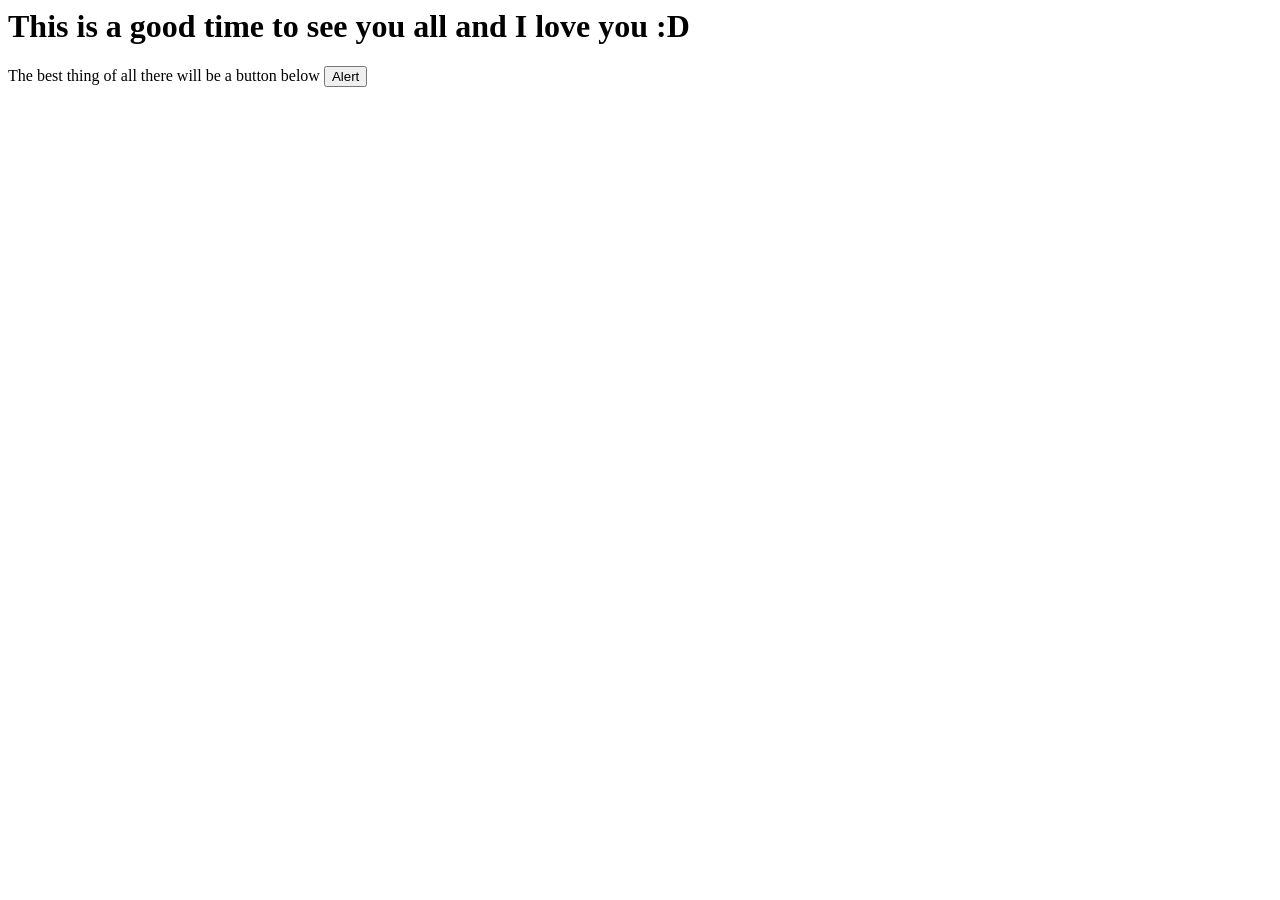
==== index.html @ 41b7c9ac "Update and rename test to index.html" ====
<html>
<h1> This is a good time to see you all and I love you :D </h1>
<pg> The best thing of all there will be a button below </pg>
<button onclick="alert('This is just testing not real thank you')">Alert</button>
<html<
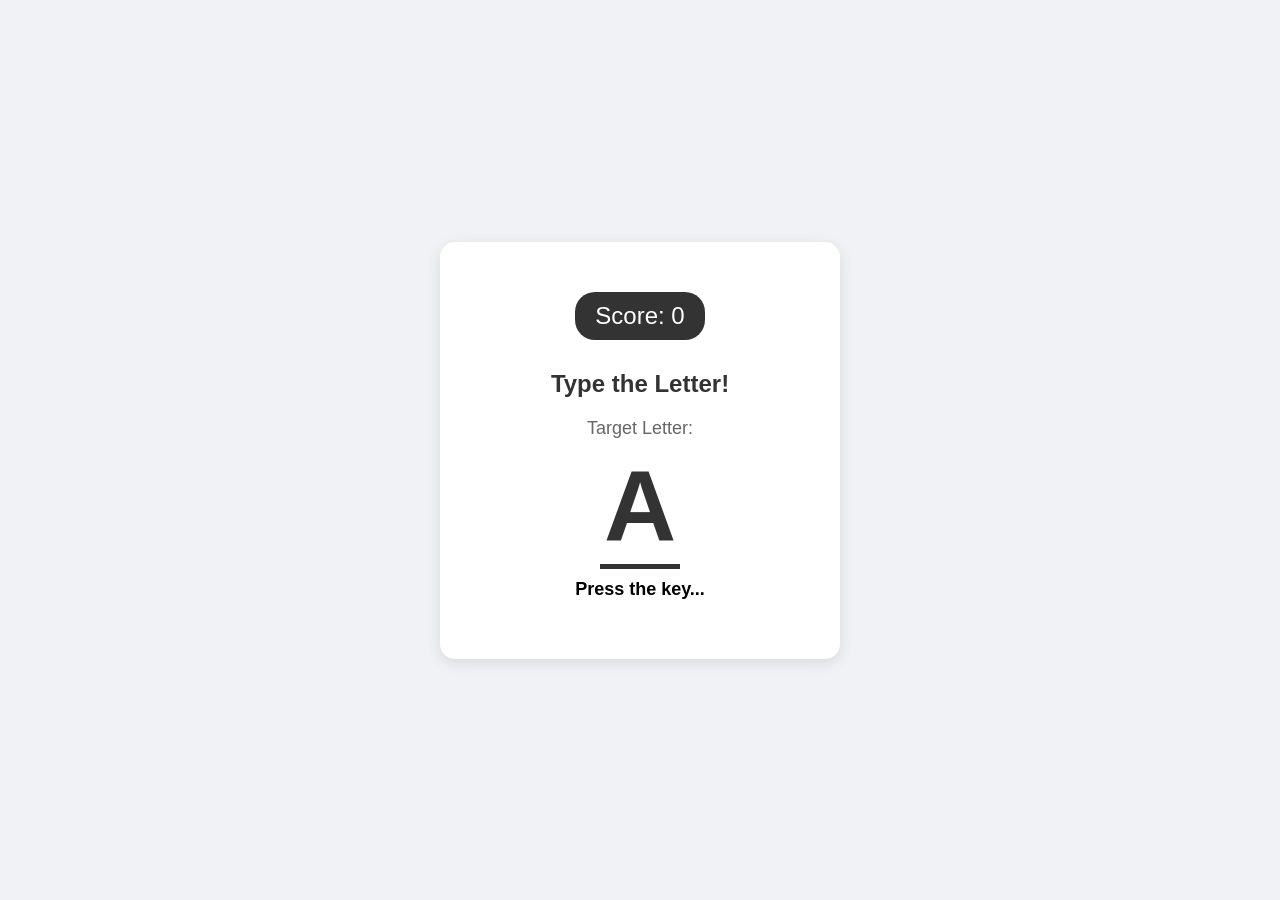
==== commit 1d7fb619: "Add files via upload" ====
--- a/index.html
+++ b/index.html
@@ -1,5 +1,126 @@
+<!DOCTYPE html>
 <html>
-<h1> This is a good time to see you all and I love you :D </h1>
-<pg> The best thing of all there will be a button below </pg>
-<button onclick="alert('This is just testing not real thank you')">Alert</button>
-<html<
+<head>
+    <style>
+        body {
+            background-color: #f0f2f5;
+            font-family: Arial, sans-serif;
+            display: flex;
+            justify-content: center;
+            align-items: center;
+            height: 100vh;
+            margin: 0;
+            transition: background-color 0.2s; 
+        }
+
+        .container {
+            text-align: center;
+            background: white;
+            padding: 50px;
+            border-radius: 15px;
+            box-shadow: 0 4px 15px rgba(0,0,0,0.1);
+            width: 300px;
+            position: relative; /* Needed to position the score */
+        }
+
+        /* New Style for the Score Board */
+        #score-board {
+            font-size: 24px;
+            background-color: #333;
+            color: white;
+            padding: 10px 20px;
+            border-radius: 20px;
+            margin-bottom: 20px;
+            display: inline-block;
+        }
+
+        h1 { margin: 10px 0; color: #333; font-size: 24px;}
+
+        .box-label { font-size: 18px; color: #666; margin-top: 20px;}
+
+        #target-letter {
+            font-size: 100px;
+            font-weight: bold;
+            color: #333;
+            margin: 10px 0;
+            border-bottom: 5px solid #333;
+            display: inline-block;
+            min-width: 80px;
+        }
+
+        #feedback-msg {
+            font-weight: bold;
+            height: 30px; 
+            font-size: 18px;
+        }
+
+        .correct-bg { background-color: #d4edda !important; } 
+        .wrong-bg { background-color: #f8d7da !important; }   
+        
+        .correct-text { color: #155724; }
+        .wrong-text { color: #721c24; }
+    </style>
+</head>
+<body id="main-body">
+
+    <div class="container">
+        <div id="score-board">Score: 0</div>
+
+        <h1>Type the Letter!</h1>
+        
+        <div class="box-label">Target Letter:</div>
+        <div id="target-letter">A</div>
+        
+        <div id="feedback-msg">Press the key...</div>
+    </div>
+
+    <script>
+        const letters = "ABCDEFGHIJKLMNOPQRSTUVWXYZ";
+        let currentTarget = "A"; 
+        
+        // 1. NEW: Create a variable to hold the score number in memory
+        let score = 0; 
+
+        const targetDisplay = document.getElementById('target-letter');
+        const feedbackDisplay = document.getElementById('feedback-msg');
+        const bodyElement = document.getElementById('main-body');
+        const scoreDisplay = document.getElementById('score-board'); // Grab the HTML element
+
+        function nextLevel() {
+            const randomIndex = Math.floor(Math.random() * letters.length);
+            currentTarget = letters[randomIndex];
+            targetDisplay.innerText = currentTarget;
+        }
+
+        document.addEventListener('keydown', function(event) {
+            const keyTyped = event.key.toUpperCase();
+
+            if (keyTyped === currentTarget) {
+                // SUCCESS LOGIC
+                
+                // 2. NEW: Increase the score variable by 1
+                score = score + 1;
+
+                // 3. NEW: Update the screen to show the new number
+                scoreDisplay.innerText = "Score: " + score;
+
+                feedbackDisplay.innerText = "Correct!";
+                feedbackDisplay.className = "correct-text";
+                bodyElement.classList.add("correct-bg");
+                bodyElement.classList.remove("wrong-bg");
+                nextLevel();
+
+            } else {
+                // FAIL LOGIC (Optional: You could decrease score here if you wanted!)
+                feedbackDisplay.innerText = "Try Again!";
+                feedbackDisplay.className = "wrong-text";
+                bodyElement.classList.add("wrong-bg");
+                bodyElement.classList.remove("correct-bg");
+            }
+        });
+        
+        nextLevel();
+    </script>
+
+</body>
+</html>
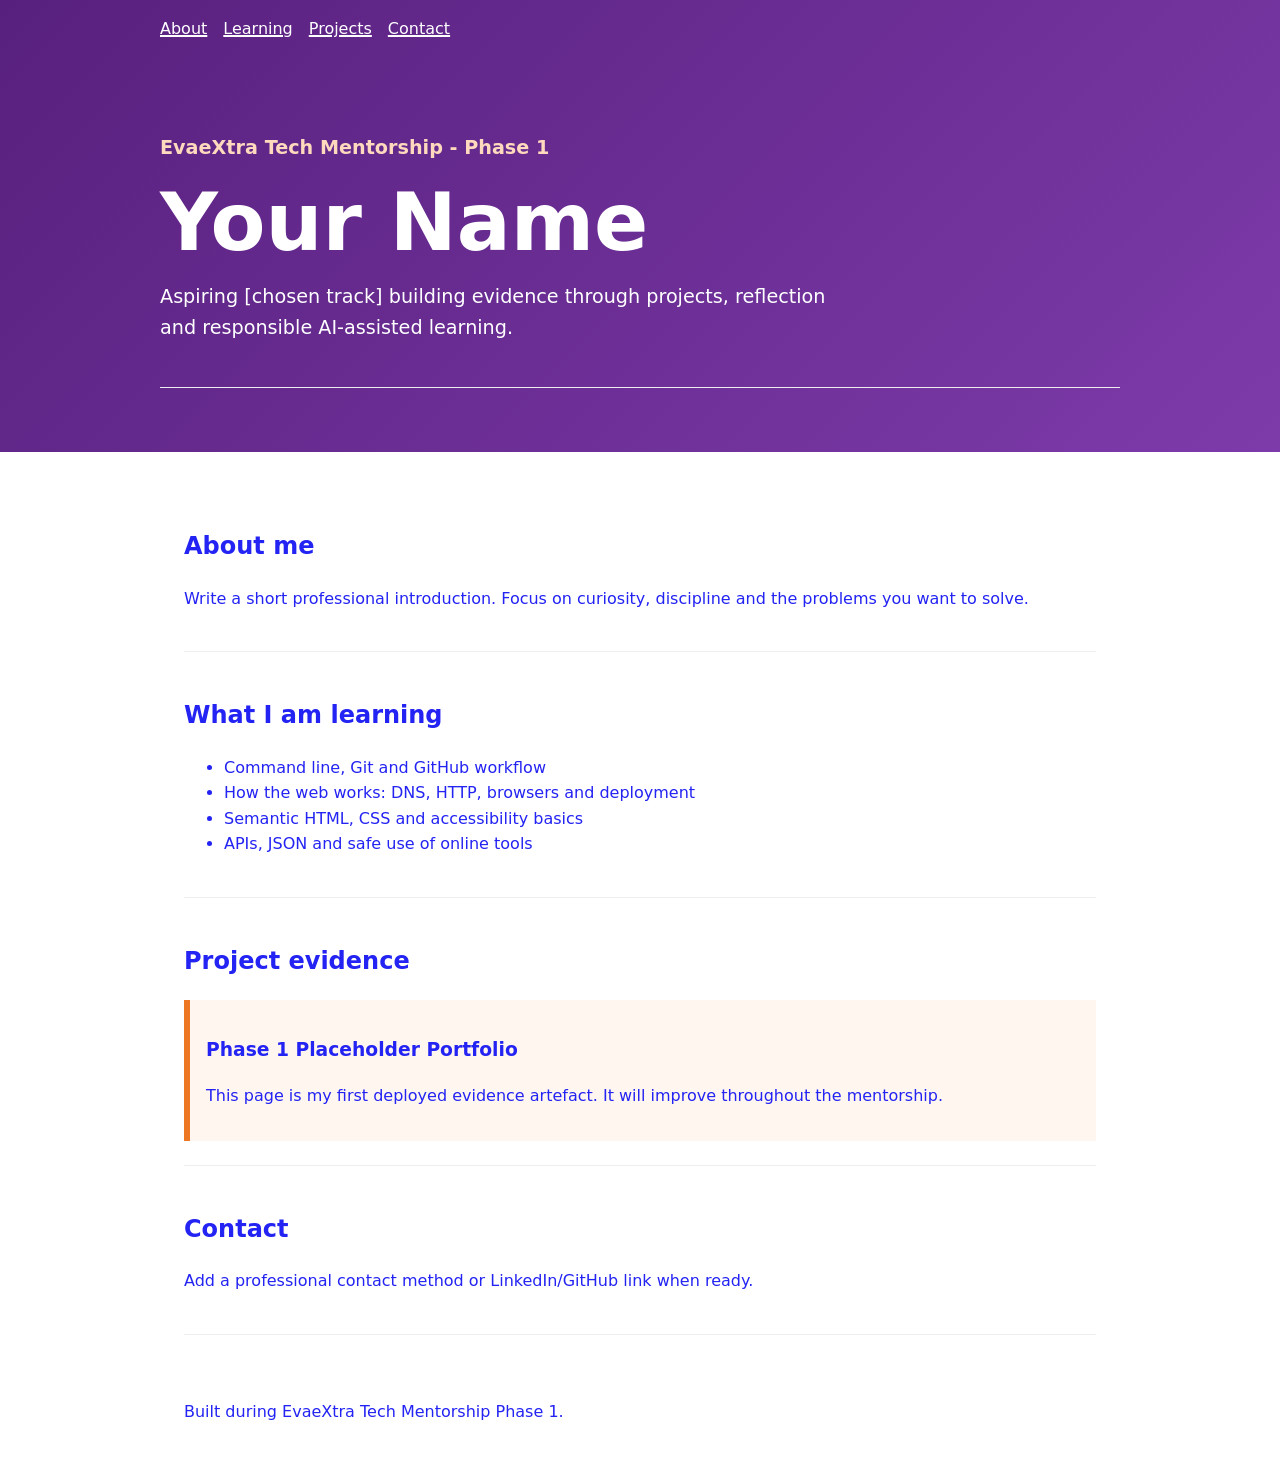
==== commit fcc0dbd2: "Rename index (2).html to index.html" ====
--- a/index.html
+++ b/index.html
@@ -1,126 +1,53 @@
-<!DOCTYPE html>
-<html>
+<!doctype html>
+<html lang="en">
 <head>
-    <style>
-        body {
-            background-color: #f0f2f5;
-            font-family: Arial, sans-serif;
-            display: flex;
-            justify-content: center;
-            align-items: center;
-            height: 100vh;
-            margin: 0;
-            transition: background-color 0.2s; 
-        }
-
-        .container {
-            text-align: center;
-            background: white;
-            padding: 50px;
-            border-radius: 15px;
-            box-shadow: 0 4px 15px rgba(0,0,0,0.1);
-            width: 300px;
-            position: relative; /* Needed to position the score */
-        }
-
-        /* New Style for the Score Board */
-        #score-board {
-            font-size: 24px;
-            background-color: #333;
-            color: white;
-            padding: 10px 20px;
-            border-radius: 20px;
-            margin-bottom: 20px;
-            display: inline-block;
-        }
-
-        h1 { margin: 10px 0; color: #333; font-size: 24px;}
-
-        .box-label { font-size: 18px; color: #666; margin-top: 20px;}
-
-        #target-letter {
-            font-size: 100px;
-            font-weight: bold;
-            color: #333;
-            margin: 10px 0;
-            border-bottom: 5px solid #333;
-            display: inline-block;
-            min-width: 80px;
-        }
-
-        #feedback-msg {
-            font-weight: bold;
-            height: 30px; 
-            font-size: 18px;
-        }
-
-        .correct-bg { background-color: #d4edda !important; } 
-        .wrong-bg { background-color: #f8d7da !important; }   
-        
-        .correct-text { color: #155724; }
-        .wrong-text { color: #721c24; }
-    </style>
+  <meta charset="utf-8" />
+  <meta name="viewport" content="width=device-width, initial-scale=1" />
+  <title>Your Name | Tech Portfolio</title>
+  <link rel="stylesheet" href="styles.css" />
 </head>
-<body id="main-body">
-
-    <div class="container">
-        <div id="score-board">Score: 0</div>
-
-        <h1>Type the Letter!</h1>
-        
-        <div class="box-label">Target Letter:</div>
-        <div id="target-letter">A</div>
-        
-        <div id="feedback-msg">Press the key...</div>
-    </div>
-
-    <script>
-        const letters = "ABCDEFGHIJKLMNOPQRSTUVWXYZ";
-        let currentTarget = "A"; 
-        
-        // 1. NEW: Create a variable to hold the score number in memory
-        let score = 0; 
-
-        const targetDisplay = document.getElementById('target-letter');
-        const feedbackDisplay = document.getElementById('feedback-msg');
-        const bodyElement = document.getElementById('main-body');
-        const scoreDisplay = document.getElementById('score-board'); // Grab the HTML element
-
-        function nextLevel() {
-            const randomIndex = Math.floor(Math.random() * letters.length);
-            currentTarget = letters[randomIndex];
-            targetDisplay.innerText = currentTarget;
-        }
-
-        document.addEventListener('keydown', function(event) {
-            const keyTyped = event.key.toUpperCase();
-
-            if (keyTyped === currentTarget) {
-                // SUCCESS LOGIC
-                
-                // 2. NEW: Increase the score variable by 1
-                score = score + 1;
-
-                // 3. NEW: Update the screen to show the new number
-                scoreDisplay.innerText = "Score: " + score;
-
-                feedbackDisplay.innerText = "Correct!";
-                feedbackDisplay.className = "correct-text";
-                bodyElement.classList.add("correct-bg");
-                bodyElement.classList.remove("wrong-bg");
-                nextLevel();
-
-            } else {
-                // FAIL LOGIC (Optional: You could decrease score here if you wanted!)
-                feedbackDisplay.innerText = "Try Again!";
-                feedbackDisplay.className = "wrong-text";
-                bodyElement.classList.add("wrong-bg");
-                bodyElement.classList.remove("correct-bg");
-            }
-        });
-        
-        nextLevel();
-    </script>
-
+<body>
+  <header class="site-header">
+    <nav aria-label="Main navigation">
+      <a href="#about">About</a>
+      <a href="#learning">Learning</a>
+      <a href="#projects">Projects</a>
+      <a href="#contact">Contact</a>
+    </nav>
+    <section class="hero">
+      <p class="eyebrow">EvaeXtra Tech Mentorship - Phase 1</p>
+      <h1>Your Name </h1>
+      <p>Aspiring [chosen track] building evidence through projects, reflection and responsible AI-assisted learning.</p>
+    </section>
+  </header>
+  <main>
+    <section id="about">
+      <h2>About me</h2>
+      <p>Write a short professional introduction. Focus on curiosity, discipline and the problems you want to solve.</p>
+    </section>
+    <section id="learning">
+      <h2>What I am learning</h2>
+      <ul>
+        <li>Command line, Git and GitHub workflow</li>
+        <li>How the web works: DNS, HTTP, browsers and deployment</li>
+        <li>Semantic HTML, CSS and accessibility basics</li>
+        <li>APIs, JSON and safe use of online tools</li>
+      </ul>
+    </section>
+    <section id="projects">
+      <h2>Project evidence</h2>
+      <article>
+        <h3>Phase 1 Placeholder Portfolio</h3>
+        <p>This page is my first deployed evidence artefact. It will improve throughout the mentorship.</p>
+      </article>
+    </section>
+    <section id="contact">
+      <h2>Contact</h2>
+      <p>Add a professional contact method or LinkedIn/GitHub link when ready.</p>
+    </section>
+  </main>
+  <footer>
+    <p>Built during EvaeXtra Tech Mentorship Phase 1.</p>
+  </footer>
 </body>
-</html>+</html>
--- a/styles.css
+++ b/styles.css
@@ -0,0 +1,72 @@
+:root {
+  --purple: #58207e;
+  --orange: #ee7723;
+  --ink: #2323f3;
+  --muted: #626262;
+  --surface: #fff7ef;
+  --max-width: 960px;
+}
+
+* { box-sizing: border-box; }
+
+body {
+  margin: 0;
+  font-family: system-ui, -apple-system, BlinkMacSystemFont, "Segoe UI", sans-serif;
+  color: var(--ink);
+  line-height: 1.6;
+  background: #ffffff;
+}
+
+a { color: var(--purple); }
+a:focus-visible { outline: 3px solid var(--orange); outline-offset: 4px; }
+
+.site-header {
+  background: linear-gradient(135deg, var(--purple), #7d3baa);
+  color: white;
+  padding: 1rem;
+}
+
+nav {
+  max-width: var(--max-width);
+  margin: 0 auto;
+  display: flex;
+  gap: 1rem;
+  flex-wrap: wrap;
+}
+
+nav a { color: white; text-decoration-thickness: 2px; }
+
+.hero {
+  max-width: var(--max-width);
+  margin: 3rem auto;
+}
+
+.hero h1 {
+  font-size: clamp(2.4rem, 8vw, 5rem);
+  line-height: 1;
+  margin: 0.25rem 0 1rem;
+}
+
+.eyebrow { color: #ffd9bd; font-weight: 700; }
+
+main, footer {
+  max-width: var(--max-width);
+  margin: 0 auto;
+  padding: 1.5rem;
+}
+
+section {
+  padding: 1.5rem 0;
+  border-bottom: 1px solid #eee;
+}
+
+article {
+  background: var(--surface);
+  border-left: 6px solid var(--orange);
+  padding: 1rem;
+}
+
+@media (min-width: 700px) {
+  main { padding-top: 2rem; }
+  .hero p { max-width: 680px; font-size: 1.2rem; }
+}
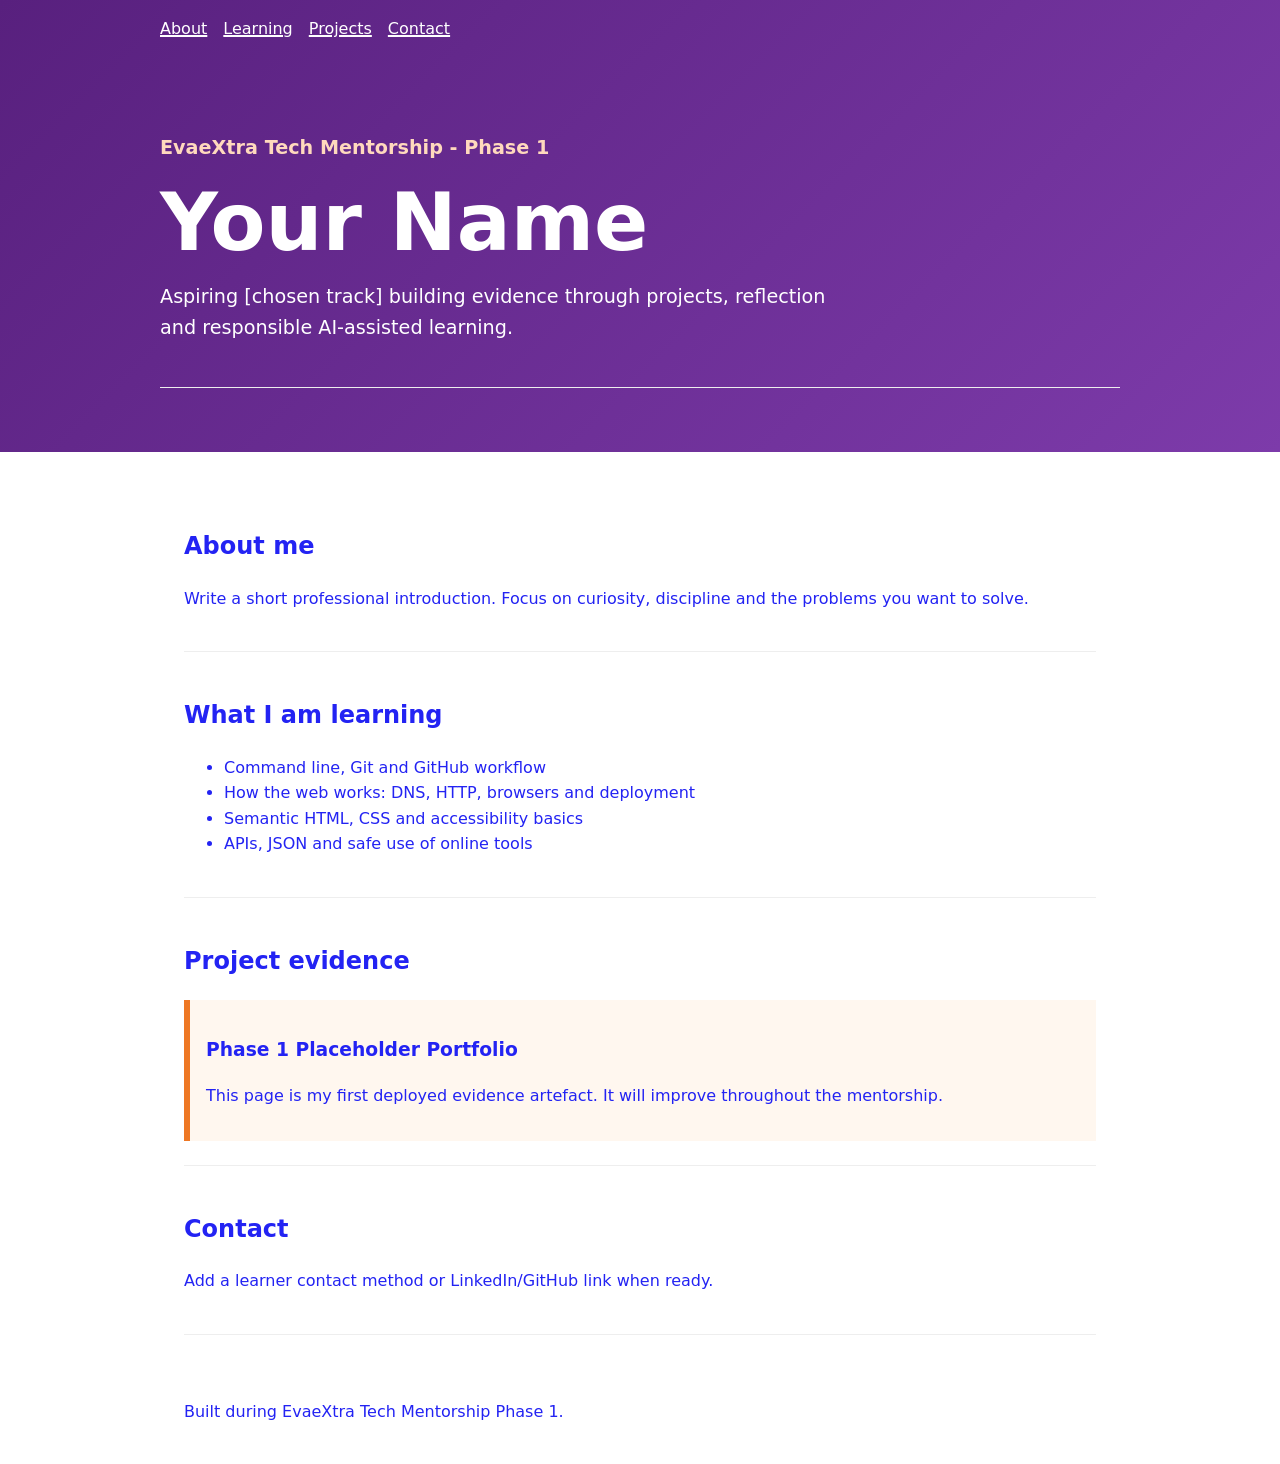
==== commit 6a00f849: "Update title and contact method in index.html" ====
--- a/index.html
+++ b/index.html
@@ -3,7 +3,7 @@
 <head>
   <meta charset="utf-8" />
   <meta name="viewport" content="width=device-width, initial-scale=1" />
-  <title>Your Name | Tech Portfolio</title>
+  <title> Fihm| Tech Portfolio</title>
   <link rel="stylesheet" href="styles.css" />
 </head>
 <body>
@@ -43,7 +43,7 @@
     </section>
     <section id="contact">
       <h2>Contact</h2>
-      <p>Add a professional contact method or LinkedIn/GitHub link when ready.</p>
+      <p>Add a learner contact method or LinkedIn/GitHub link when ready.</p>
     </section>
   </main>
   <footer>
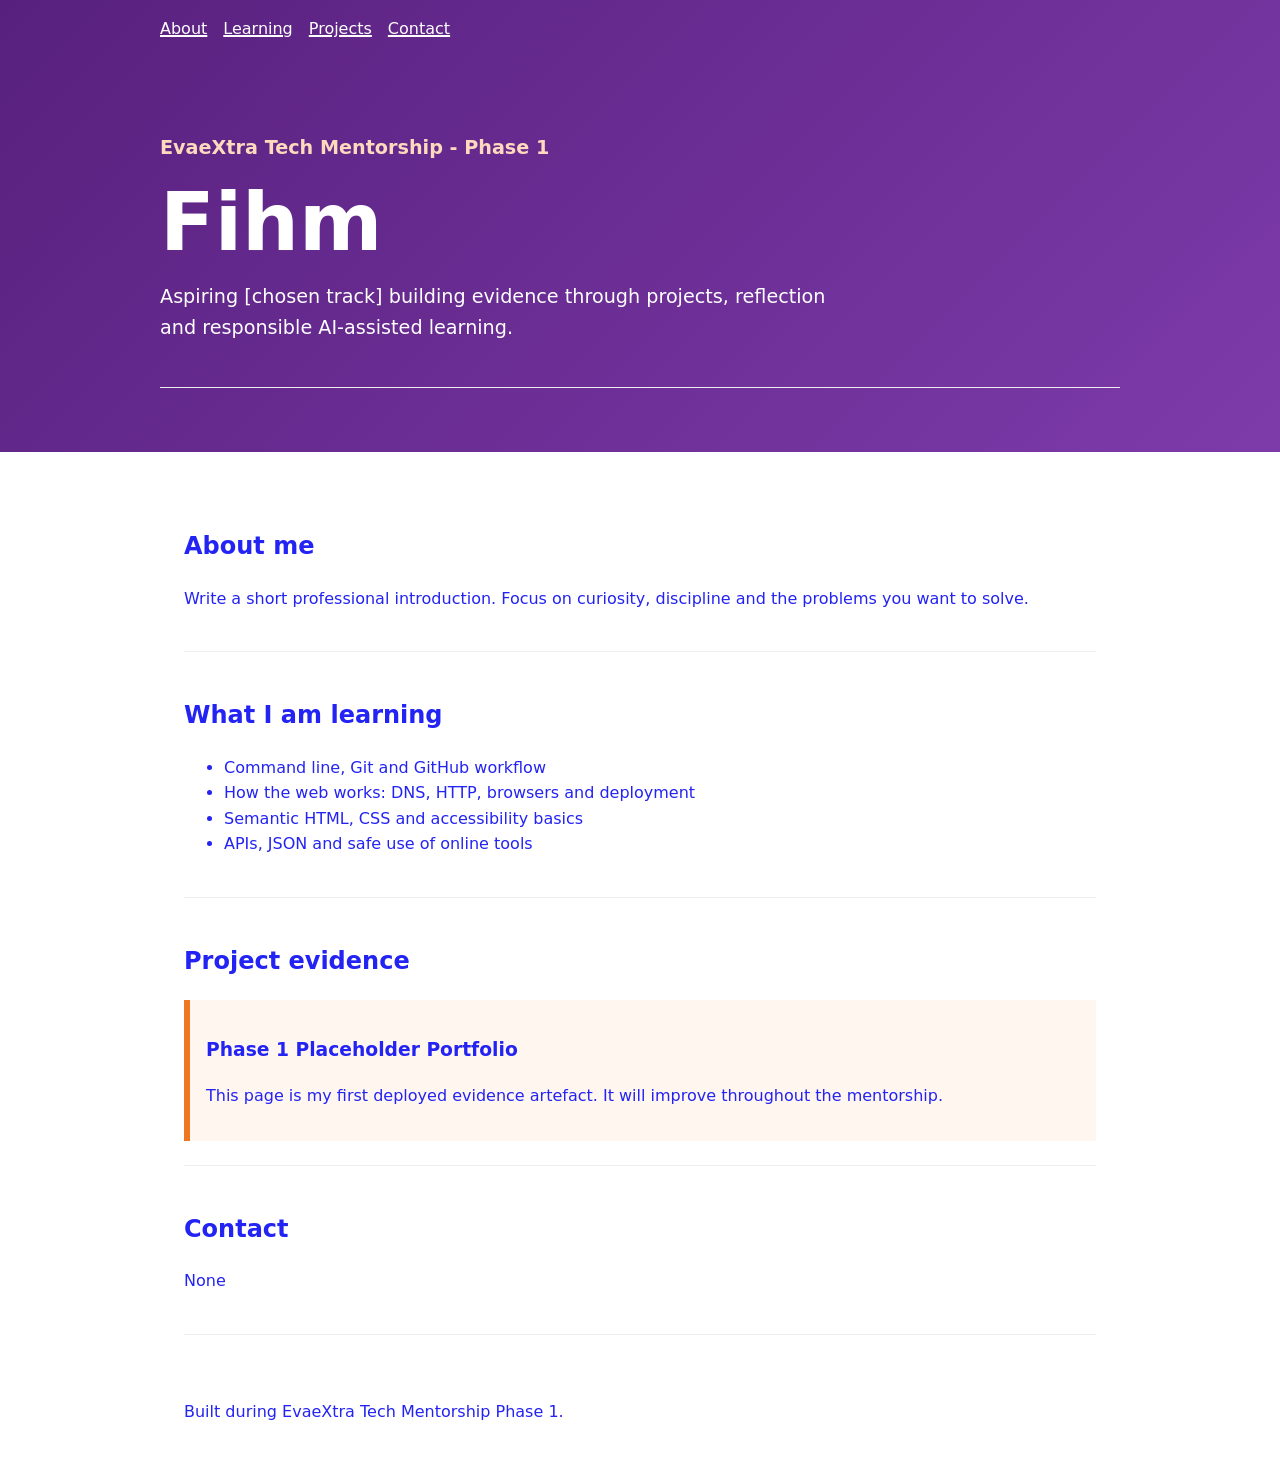
==== commit d009baea: "Update header name and contact information" ====
--- a/index.html
+++ b/index.html
@@ -16,7 +16,7 @@
     </nav>
     <section class="hero">
       <p class="eyebrow">EvaeXtra Tech Mentorship - Phase 1</p>
-      <h1>Your Name </h1>
+      <h1>Fihm </h1>
       <p>Aspiring [chosen track] building evidence through projects, reflection and responsible AI-assisted learning.</p>
     </section>
   </header>
@@ -43,7 +43,7 @@
     </section>
     <section id="contact">
       <h2>Contact</h2>
-      <p>Add a learner contact method or LinkedIn/GitHub link when ready.</p>
+      <p>None</p>
     </section>
   </main>
   <footer>
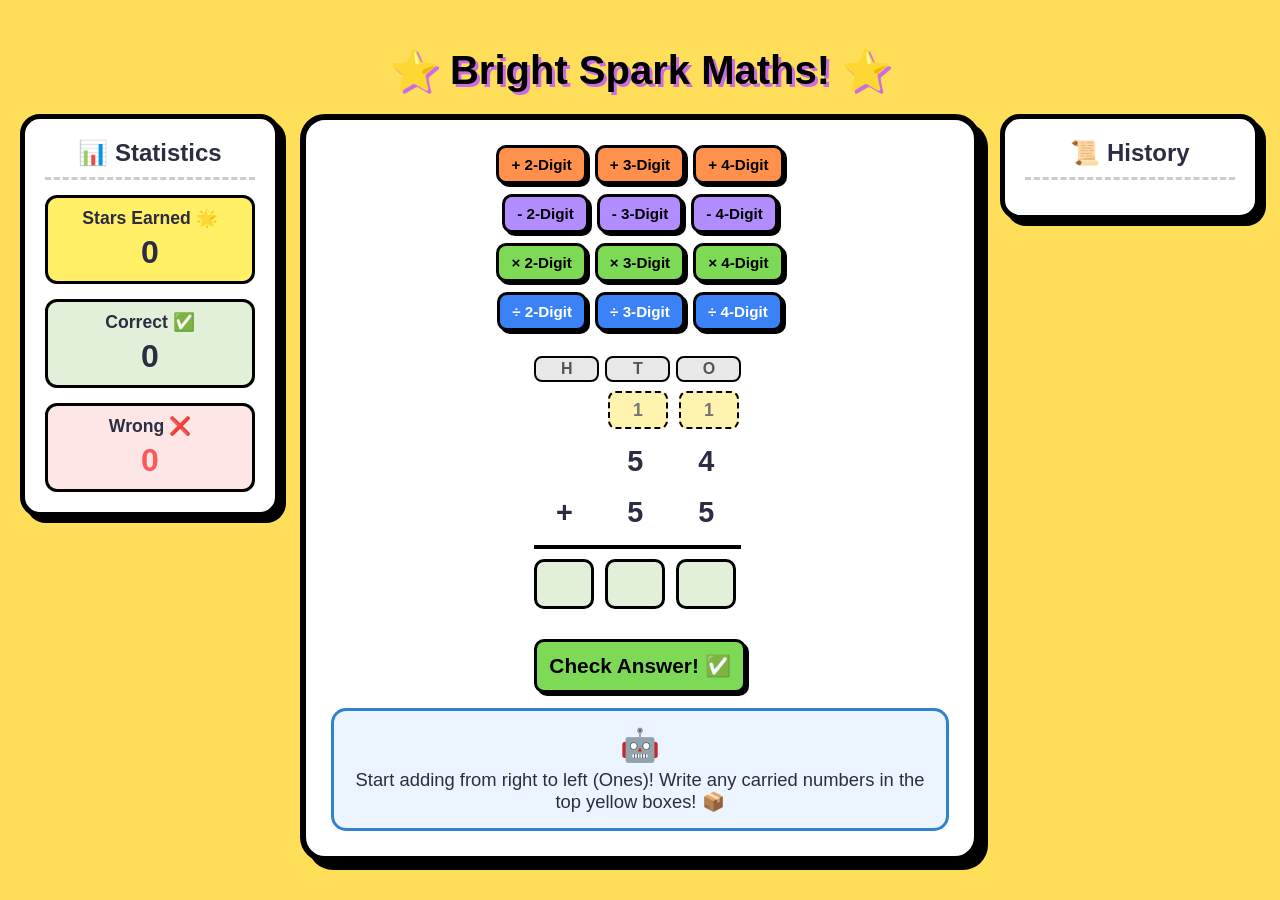
==== commit 16ac3d13: "Rename maths (1).html to index.html" ====
--- a/index.html
+++ b/index.html
@@ -1,53 +1,731 @@
-<!doctype html>
-<html lang="en">
-<head>
-  <meta charset="utf-8" />
-  <meta name="viewport" content="width=device-width, initial-scale=1" />
-  <title> Fihm| Tech Portfolio</title>
-  <link rel="stylesheet" href="styles.css" />
-</head>
-<body>
-  <header class="site-header">
-    <nav aria-label="Main navigation">
-      <a href="#about">About</a>
-      <a href="#learning">Learning</a>
-      <a href="#projects">Projects</a>
-      <a href="#contact">Contact</a>
-    </nav>
-    <section class="hero">
-      <p class="eyebrow">EvaeXtra Tech Mentorship - Phase 1</p>
-      <h1>Fihm </h1>
-      <p>Aspiring [chosen track] building evidence through projects, reflection and responsible AI-assisted learning.</p>
-    </section>
-  </header>
-  <main>
-    <section id="about">
-      <h2>About me</h2>
-      <p>Write a short professional introduction. Focus on curiosity, discipline and the problems you want to solve.</p>
-    </section>
-    <section id="learning">
-      <h2>What I am learning</h2>
-      <ul>
-        <li>Command line, Git and GitHub workflow</li>
-        <li>How the web works: DNS, HTTP, browsers and deployment</li>
-        <li>Semantic HTML, CSS and accessibility basics</li>
-        <li>APIs, JSON and safe use of online tools</li>
-      </ul>
-    </section>
-    <section id="projects">
-      <h2>Project evidence</h2>
-      <article>
-        <h3>Phase 1 Placeholder Portfolio</h3>
-        <p>This page is my first deployed evidence artefact. It will improve throughout the mentorship.</p>
-      </article>
-    </section>
-    <section id="contact">
-      <h2>Contact</h2>
-      <p>None</p>
-    </section>
-  </main>
-  <footer>
-    <p>Built during EvaeXtra Tech Mentorship Phase 1.</p>
-  </footer>
-</body>
-</html>
+<!DOCTYPE html>
+<html lang="en">
+<head>
+  <meta charset="UTF-8">
+  <meta name="viewport" content="width=device-width, initial-scale=1.0">
+  <title>🌟 Bright Spark Maths Tutor 🌟</title>
+  <style>
+    :root {
+      --bg-color: #FFDE59;
+      --card-bg: #FFFFFF;
+      --primary: #FF5757;
+      --secondary: #5CE1E6;
+      --accent: #CB6CE6;
+      --text: #2B2D42;
+      --correct: #7ED957;
+      --wrong: #FF5757;
+      --division: #3B82F6;
+    }
+
+    * {
+      box-sizing: border-box;
+      font-family: 'Comic Sans MS', 'Chalkboard SE', 'Fredoka', cursive, sans-serif;
+    }
+
+    body {
+      background-color: var(--bg-color);
+      color: var(--text);
+      margin: 0;
+      padding: 20px;
+      display: flex;
+      flex-direction: column;
+      align-items: center;
+      min-height: 100vh;
+    }
+
+    h1 {
+      font-size: 2.5rem;
+      color: #000;
+      text-shadow: 3px 3px 0px var(--accent);
+      margin-bottom: 20px;
+      text-align: center;
+    }
+
+    /* Main Layout */
+    .main-wrapper {
+      display: flex;
+      flex-direction: row;
+      justify-content: center;
+      align-items: flex-start;
+      gap: 20px;
+      width: 100%;
+      max-width: 1250px;
+    }
+
+    /* Side Panels */
+    .side-panel {
+      background-color: var(--card-bg);
+      border: 5px solid #000;
+      border-radius: 20px;
+      padding: 20px;
+      width: 260px;
+      flex-shrink: 0;
+      box-shadow: 6px 6px 0px #000;
+      display: flex;
+      flex-direction: column;
+      gap: 15px;
+    }
+
+    .side-panel h2 {
+      font-size: 1.5rem;
+      margin: 0;
+      text-align: center;
+      border-bottom: 3px dashed #ccc;
+      padding-bottom: 10px;
+    }
+
+    .stat-box {
+      background: #E8E8E8;
+      border: 3px solid #000;
+      border-radius: 12px;
+      padding: 10px;
+      text-align: center;
+    }
+    
+    .stat-box.stars-box { background: #FFF066; }
+    .stat-box.correct-box { background: #E2F0D9; }
+    .stat-box.wrong-box { background: #FFE6E6; }
+
+    .stat-label { font-weight: bold; font-size: 1.1rem; }
+    .stat-value { font-size: 2rem; font-weight: bold; margin-top: 5px; }
+
+    /* History */
+    #history-list {
+      list-style: none;
+      padding: 0;
+      margin: 0;
+      display: flex;
+      flex-direction: column;
+      gap: 8px;
+      max-height: 550px;
+      overflow-y: auto;
+    }
+
+    .history-item {
+      background: #E2F0D9;
+      border: 2px solid #000;
+      border-radius: 8px;
+      padding: 10px;
+      font-size: 1.1rem;
+      font-weight: bold;
+      text-align: center;
+    }
+
+    .history-item.wrong {
+      background: #FFE6E6;
+      color: var(--wrong);
+      border-color: var(--wrong);
+    }
+
+    /* Main Center Container */
+    .container {
+      background-color: var(--card-bg);
+      border: 6px solid #000;
+      border-radius: 25px;
+      padding: 25px;
+      max-width: 680px;
+      width: 100%;
+      box-shadow: 8px 8px 0px #000;
+      display: flex;
+      flex-direction: column;
+      align-items: center;
+    }
+
+    .nav-buttons {
+      display: flex;
+      gap: 8px;
+      flex-wrap: wrap;
+      justify-content: center;
+      margin-bottom: 10px;
+      width: 100%;
+    }
+
+    .btn {
+      background-color: var(--secondary);
+      border: 3px solid #000;
+      border-radius: 10px;
+      padding: 8px 12px;
+      font-size: 0.95rem;
+      font-weight: bold;
+      cursor: pointer;
+      box-shadow: 3px 3px 0px #000;
+      transition: transform 0.1s;
+    }
+
+    .btn:active {
+      transform: translate(2px, 2px);
+      box-shadow: 1px 1px 0px #000;
+    }
+
+    .btn-orange { background-color: #FF914D; }
+    .btn-purple { background-color: #B28DFF; }
+    .btn-green { background-color: var(--correct); }
+    .btn-blue { background-color: var(--division); color: white; }
+    .btn-check { width: 100%; margin-top: 15px; font-size: 1.3rem; padding: 12px; background-color: var(--correct); color: #000;}
+
+    /* Maths Grid */
+    .grid-container {
+      display: grid;
+      gap: 6px;
+      margin: 15px 0;
+      font-size: 1.8rem;
+      font-weight: bold;
+      text-align: center;
+      align-items: center;
+    }
+
+    .place-header {
+      font-size: 1rem;
+      color: #555;
+      background: #E8E8E8;
+      border-radius: 8px;
+      padding: 2px;
+      border: 2px solid #000;
+    }
+
+    .exchange-box {
+      width: 60px;
+      height: 38px;
+      font-size: 1.1rem;
+      text-align: center;
+      border: 2px dashed #000;
+      border-radius: 8px;
+      background-color: #FFF3B0;
+      margin: 0 auto;
+      font-weight: bold;
+    }
+    
+    .working-box {
+      background-color: #EBF4FF;
+      border: 2px dotted var(--division);
+    }
+
+    .cross-box {
+      width: 60px;
+      height: 30px;
+      font-size: 1rem;
+      text-align: center;
+      border: 2px dotted #FF5757;
+      border-radius: 6px;
+      background-color: #FFE6E6;
+      margin: 0 auto;
+      color: #D32F2F;
+      font-weight: bold;
+    }
+
+    .cell {
+      width: 60px;
+      height: 45px;
+      display: flex;
+      align-items: center;
+      justify-content: center;
+    }
+
+    .answer-input {
+      width: 60px;
+      height: 50px;
+      font-size: 1.8rem;
+      text-align: center;
+      border: 3px solid #000;
+      border-radius: 10px;
+      background-color: #E2F0D9;
+      font-weight: bold;
+      transition: all 0.2s;
+    }
+
+    .answer-input.wrong-input {
+      background-color: #FFE6E6;
+      border-color: var(--wrong);
+      color: var(--wrong);
+      box-shadow: inset 0 0 5px rgba(255, 87, 87, 0.5);
+    }
+
+    .line {
+      grid-column: 1 / -1;
+      height: 4px;
+      background-color: #000;
+      margin: 4px 0;
+    }
+    
+    .div-line {
+      height: 4px;
+      background-color: #000;
+      margin-top: auto;
+    }
+
+    /* Guidance Box */
+    .tutor-box {
+      background-color: #EBF4FF;
+      border: 3px solid #3182CE;
+      border-radius: 15px;
+      padding: 15px;
+      width: 100%;
+      text-align: center;
+      font-size: 1.15rem;
+      margin-top: 15px;
+    }
+
+    .tutor-avatar {
+      font-size: 2rem;
+      margin-bottom: 5px;
+    }
+
+    @media (max-width: 1050px) {
+      .main-wrapper { flex-direction: column; align-items: center; }
+      .side-panel { width: 100%; max-width: 680px; }
+      #history-list { flex-direction: row; overflow-x: auto; max-height: 100px; }
+      .history-item { flex-shrink: 0; padding: 10px 20px;}
+    }
+  </style>
+</head>
+<body>
+
+  <h1>⭐ Bright Spark Maths! ⭐</h1>
+
+  <div class="main-wrapper">
+    
+    <!-- LEFT PANEL: Statistics -->
+    <div class="side-panel stats-panel">
+      <h2>📊 Statistics</h2>
+      <div class="stat-box stars-box">
+        <div class="stat-label">Stars Earned 🌟</div>
+        <div class="stat-value" id="stat-stars">0</div>
+      </div>
+      <div class="stat-box correct-box">
+        <div class="stat-label">Correct ✅</div>
+        <div class="stat-value" id="stat-correct">0</div>
+      </div>
+      <div class="stat-box wrong-box">
+        <div class="stat-label">Wrong ❌</div>
+        <div class="stat-value" id="stat-wrong" style="color: var(--wrong);">0</div>
+      </div>
+    </div>
+
+    <!-- CENTER PANEL: Main Game -->
+    <div class="container">
+      
+      <!-- Mode Buttons -->
+      <div class="nav-buttons">
+        <button class="btn btn-orange" onclick="setMode('add2')">+ 2-Digit</button>
+        <button class="btn btn-orange" onclick="setMode('add3')">+ 3-Digit</button>
+        <button class="btn btn-orange" onclick="setMode('add4')">+ 4-Digit</button>
+      </div>
+      <div class="nav-buttons">
+        <button class="btn btn-purple" onclick="setMode('sub2')">- 2-Digit</button>
+        <button class="btn btn-purple" onclick="setMode('sub3')">- 3-Digit</button>
+        <button class="btn btn-purple" onclick="setMode('sub4')">- 4-Digit</button>
+      </div>
+      <div class="nav-buttons">
+        <button class="btn btn-green" onclick="setMode('mult2')">× 2-Digit</button>
+        <button class="btn btn-green" onclick="setMode('mult3')">× 3-Digit</button>
+        <button class="btn btn-green" onclick="setMode('mult4')">× 4-Digit</button>
+      </div>
+      <div class="nav-buttons">
+        <button class="btn btn-blue" onclick="setMode('div2')">÷ 2-Digit</button>
+        <button class="btn btn-blue" onclick="setMode('div3')">÷ 3-Digit</button>
+        <button class="btn btn-blue" onclick="setMode('div4')">÷ 4-Digit</button>
+      </div>
+
+      <!-- Column Math Interface -->
+      <div id="column-ui">
+        <div id="column-grid" class="grid-container"></div>
+        <button class="btn btn-check" onclick="checkAnswer()">Check Answer! ✅</button>
+      </div>
+
+      <!-- Helpful Assistant Box -->
+      <div class="tutor-box">
+        <div class="tutor-avatar">🤖</div>
+        <div id="tutor-msg">Select a mode above to start practicing!</div>
+      </div>
+    </div>
+
+    <!-- RIGHT PANEL: History -->
+    <div class="side-panel history-panel">
+      <h2>📜 History</h2>
+      <ul id="history-list"></ul>
+    </div>
+
+  </div>
+
+  <script>
+    let currentMode = '';
+    let digitsCount = 2;
+    let isSubtraction = false;
+    let isDivision = false;
+    let numA = 0, numB = 0;
+    
+    // Tracking Variables
+    let stats = { stars: 0, correct: 0, wrong: 0 };
+    let consecutiveWrongs = 0; 
+    let currentProblemStr = "";
+
+    // Array of place values from right to left
+    const PLACE_NAMES = ['Ones', 'Tens', 'Hundreds', 'Thousands', 'Ten-Thousands'];
+
+    // Web Audio FX
+    const audioCtx = new (window.AudioContext || window.webkitAudioContext)();
+    function playSound(type) {
+      try {
+        const osc = audioCtx.createOscillator();
+        const gain = audioCtx.createGain();
+        osc.connect(gain);
+        gain.connect(audioCtx.destination);
+        if (type === 'correct') {
+          osc.frequency.setValueAtTime(300, audioCtx.currentTime);
+          osc.frequency.exponentialRampToValueAtTime(800, audioCtx.currentTime + 0.3);
+          gain.gain.setValueAtTime(0.3, audioCtx.currentTime);
+          gain.gain.exponentialRampToValueAtTime(0.01, audioCtx.currentTime + 0.3);
+          osc.start(); osc.stop(audioCtx.currentTime + 0.3);
+        } else if (type === 'exchange') {
+          osc.type = 'triangle';
+          osc.frequency.setValueAtTime(500, audioCtx.currentTime);
+          osc.frequency.setValueAtTime(700, audioCtx.currentTime + 0.1);
+          gain.gain.setValueAtTime(0.2, audioCtx.currentTime);
+          gain.gain.exponentialRampToValueAtTime(0.01, audioCtx.currentTime + 0.2);
+          osc.start(); osc.stop(audioCtx.currentTime + 0.2);
+        } else {
+          osc.type = 'sawtooth';
+          osc.frequency.setValueAtTime(180, audioCtx.currentTime);
+          gain.gain.setValueAtTime(0.2, audioCtx.currentTime);
+          gain.gain.exponentialRampToValueAtTime(0.01, audioCtx.currentTime + 0.2);
+          osc.start(); osc.stop(audioCtx.currentTime + 0.2);
+        }
+      } catch(e) {}
+    }
+
+    function updateStatsUI() {
+      document.getElementById('stat-stars').innerText = stats.stars;
+      document.getElementById('stat-correct').innerText = stats.correct;
+      document.getElementById('stat-wrong').innerText = stats.wrong;
+    }
+
+    function addToHistory(logText, isWrong = false) {
+      const list = document.getElementById('history-list');
+      const li = document.createElement('li');
+      li.className = 'history-item';
+      if (isWrong) li.classList.add('wrong');
+      li.innerText = logText;
+      list.prepend(li);
+    }
+
+    function setMode(mode) {
+      currentMode = mode;
+      digitsCount = parseInt(mode.replace(/\D/g, ''), 10) || 2; 
+      isSubtraction = mode.startsWith('sub');
+      isDivision = mode.startsWith('div');
+      
+      if (isDivision) {
+        generateDivisionProblem();
+      } else {
+        generateColumnProblem();
+      }
+    }
+
+    function generateDivisionProblem() {
+      consecutiveWrongs = 0;
+      
+      const minA = Math.pow(10, digitsCount - 1);
+      const maxA = Math.pow(10, digitsCount) - 1;
+      
+      // Divisor (1 digit: 2 to 9)
+      numB = Math.floor(Math.random() * 8) + 2; 
+      
+      // Dividend (Make perfectly divisible)
+      let tempA = Math.floor(Math.random() * (maxA - minA + 1)) + minA;
+      tempA = tempA - (tempA % numB);
+      if (tempA < minA) tempA += numB;
+      numA = tempA;
+
+      currentProblemStr = `${numA} ÷ ${numB}`;
+
+      const grid = document.getElementById('column-grid');
+      grid.innerHTML = '';
+      
+      // Layout: [Space] [Divisor] [ ) ] [ Digits... ]
+      const cols = digitsCount + 2; 
+      grid.style.gridTemplateColumns = `40px 20px repeat(${digitsCount}, 60px)`;
+
+      // Row 1: Quotient Answer Boxes (Top)
+      grid.appendChild(createCell(''));
+      grid.appendChild(createCell(''));
+      for (let i = 0; i < digitsCount; i++) {
+        const input = document.createElement('input');
+        input.type = 'text';
+        input.maxLength = 1;
+        input.className = 'answer-input';
+        // Assign ID left to right
+        input.id = `ans-div-${i}`;
+        input.addEventListener('input', function() { this.classList.remove('wrong-input'); });
+        grid.appendChild(input);
+      }
+
+      // Row 2: Divider Line
+      grid.appendChild(createCell(''));
+      grid.appendChild(createCell(''));
+      const line = document.createElement('div');
+      line.className = 'div-line';
+      line.style.gridColumn = `3 / -1`;
+      grid.appendChild(line);
+
+      // Row 3: Divisor & Dividend
+      grid.appendChild(createCell(numB));
+      grid.appendChild(createCell(')'));
+      const strA = numA.toString();
+      for (let char of strA) {
+        grid.appendChild(createCell(char));
+      }
+
+      // Row 4 & 5: Working Out boxes (Optional for remainders)
+      for(let row = 0; row < 2; row++) {
+        grid.appendChild(createCell(''));
+        grid.appendChild(createCell(''));
+        for (let i = 0; i < digitsCount; i++) {
+          const workInput = document.createElement('input');
+          workInput.type = 'text';
+          workInput.maxLength = 2;
+          workInput.className = 'exchange-box working-box';
+          workInput.placeholder = "rem";
+          grid.appendChild(workInput);
+        }
+      }
+
+      document.getElementById('tutor-msg').innerHTML = 
+        `Divide from left to right! Type your answers in the green boxes on top. Use the blue dotted boxes to write your remainders! ➗`;
+    }
+
+    function generateColumnProblem() {
+      consecutiveWrongs = 0; 
+      
+      const minA = Math.pow(10, digitsCount - 1);
+      const maxA = Math.pow(10, digitsCount) - 1;
+      
+      let valA = Math.floor(Math.random() * (maxA - minA + 1)) + minA;
+      let valB;
+
+      if (currentMode.startsWith('mult')) {
+        valB = Math.floor(Math.random() * 8) + 2; 
+      } else {
+        const minB = Math.pow(10, digitsCount - 1);
+        const maxB = Math.pow(10, digitsCount) - 1;
+        valB = Math.floor(Math.random() * (maxB - minB + 1)) + minB;
+      }
+
+      if (isSubtraction) {
+        numA = Math.max(valA, valB);
+        numB = Math.min(valA, valB);
+      } else {
+        numA = valA;
+        numB = valB;
+      }
+
+      const operatorSymbol = isSubtraction ? '-' : (currentMode.startsWith('mult') ? '×' : '+');
+      currentProblemStr = `${numA} ${operatorSymbol} ${numB}`;
+
+      const grid = document.getElementById('column-grid');
+      grid.innerHTML = '';
+      
+      const cols = digitsCount + 1; 
+      grid.style.gridTemplateColumns = `repeat(${cols}, 65px)`;
+
+      // Row 1: Headers
+      const allHeaders = ['TTh', 'Th', 'H', 'T', 'O'];
+      const headers = allHeaders.slice(allHeaders.length - cols);
+      headers.forEach(h => grid.appendChild(createCell(h, 'place-header')));
+
+      // Row 2: Exchange / Carry Row
+      grid.appendChild(createCell('')); 
+      for (let i = 0; i < cols - 1; i++) {
+        const carryInput = document.createElement('input');
+        carryInput.type = 'text';
+        carryInput.maxLength = 2;
+        carryInput.className = 'exchange-box';
+        carryInput.placeholder = isSubtraction ? "new" : "1";
+        carryInput.oninput = () => playSound('exchange');
+        grid.appendChild(carryInput);
+      }
+
+      // Row 3: Subtraction Crosses
+      if (isSubtraction) {
+        grid.appendChild(createCell(''));
+        for (let i = 0; i < cols - 1; i++) {
+          const crossInput = document.createElement('input');
+          crossInput.type = 'text';
+          crossInput.maxLength = 1;
+          crossInput.className = 'cross-box';
+          crossInput.placeholder = "/";
+          grid.appendChild(crossInput);
+        }
+      }
+
+      // Row 4: Top Number 
+      const strA = numA.toString().padStart(cols - 1, ' ');
+      grid.appendChild(createCell('')); 
+      for (let char of strA) grid.appendChild(createCell(char));
+
+      // Row 5: Math Symbol & Bottom Number
+      const strB = numB.toString().padStart(cols - 1, ' ');
+      grid.appendChild(createCell(operatorSymbol));
+      for (let char of strB) grid.appendChild(createCell(char));
+
+      // Divider Line
+      const line = document.createElement('div');
+      line.className = 'line';
+      grid.appendChild(line);
+
+      // Row 6: Answer Row
+      for (let i = 0; i < cols; i++) {
+        const ansInput = document.createElement('input');
+        ansInput.type = 'text';
+        ansInput.maxLength = 1;
+        ansInput.className = 'answer-input';
+        ansInput.id = `ans-${cols - 1 - i}`; // IDs 0,1,2 right to left
+        ansInput.addEventListener('input', function() { this.classList.remove('wrong-input'); });
+        grid.appendChild(ansInput);
+      }
+
+      if (isSubtraction) {
+        document.getElementById('tutor-msg').innerHTML = `Need to borrow? Type a <b>/</b> in the red box to cross out, then write the new value in the top box! ✂️`;
+      } else if (currentMode.startsWith('mult')) {
+        document.getElementById('tutor-msg').innerHTML = `Multiply from right to left! Carry any tens to the top yellow boxes! 🚀`;
+      } else {
+        document.getElementById('tutor-msg').innerHTML = `Start adding from right to left (Ones)! Write any carried numbers in the top yellow boxes! 📦`;
+      }
+    }
+
+    function createCell(text, className = 'cell') {
+      const div = document.createElement('div');
+      div.className = className;
+      div.innerText = text;
+      return div;
+    }
+
+    function checkAnswer() {
+      let expected;
+      if (isDivision) { expected = numA / numB; } 
+      else if (isSubtraction) { expected = numA - numB; } 
+      else if (currentMode.startsWith('mult')) { expected = numA * numB; } 
+      else { expected = numA + numB; }
+
+      let userAnsStr = '';
+      let hasInput = false;
+      const cols = isDivision ? digitsCount : digitsCount + 1;
+      
+      // Assemble User Answer
+      if (isDivision) {
+        for (let i = 0; i < digitsCount; i++) {
+          const val = document.getElementById(`ans-div-${i}`).value.trim();
+          if (val !== '') hasInput = true;
+          userAnsStr += val;
+        }
+      } else {
+        for (let i = cols - 1; i >= 0; i--) {
+          const val = document.getElementById(`ans-${i}`).value.trim();
+          if (val !== '') hasInput = true;
+          userAnsStr += val;
+        }
+      }
+
+      if (!hasInput) {
+        document.getElementById('tutor-msg').innerHTML = "Don't forget to type in your answer before checking! 🤔";
+        return;
+      }
+
+      const userAnsNum = parseInt(userAnsStr, 10);
+
+      // Check if mathematically correct (this allows for correctly placed leading zeros)
+      if (userAnsNum === expected) {
+        playSound('correct');
+        stats.stars += 10;
+        stats.correct++;
+        updateStatsUI();
+        addToHistory(`${currentProblemStr} = ${expected} ✅`, false);
+        
+        document.getElementById('tutor-msg').innerText = "Super star work! Fantastic calculation! 🌟";
+        setTimeout(() => {
+          isDivision ? generateDivisionProblem() : generateColumnProblem();
+        }, 1800);
+        return;
+      }
+
+      // -- WRONG ANSWER LOGIC --
+      playSound('wrong');
+      stats.stars -= 1;
+      stats.wrong++;
+      consecutiveWrongs++;
+      updateStatsUI();
+
+      // Find exactly which columns are wrong
+      let wrongPlaces = [];
+      let formattedUserAns = "";
+      
+      let expStr = expected.toString();
+      
+      if (isDivision) {
+         let paddedExp = expStr.padStart(digitsCount, ' '); // Match grid width
+         for (let i = 0; i < digitsCount; i++) {
+            let uInput = document.getElementById(`ans-div-${i}`);
+            let uVal = uInput.value.trim();
+            formattedUserAns += uVal === '' ? '_' : uVal;
+
+            let expChar = paddedExp[i];
+            let isZeroSpaceEquivalent = (expChar === ' ' && uVal === '0') || (expChar === '0' && uVal === '');
+            
+            if (uVal !== expChar && !isZeroSpaceEquivalent) {
+                uInput.classList.add('wrong-input');
+                // Calculate Place Value index (from right to left)
+                let placeIndex = digitsCount - 1 - i;
+                wrongPlaces.push(PLACE_NAMES[placeIndex]);
+            } else {
+                uInput.classList.remove('wrong-input');
+            }
+         }
+      } else {
+         let paddedExp = expStr.padStart(cols, ' ');
+         for (let i = cols - 1; i >= 0; i--) {
+            let uInput = document.getElementById(`ans-${i}`);
+            let uVal = uInput.value.trim();
+            formattedUserAns += uVal === '' ? '_' : uVal;
+
+            // Grid array index i is from right to left (0 is Ones, 1 is Tens)
+            // But paddedExp is a normal string (left to right). 
+            // The character index in paddedExp is (cols - 1 - i)
+            let expCharIndex = cols - 1 - i;
+            let expChar = paddedExp[expCharIndex];
+            
+            let isZeroSpaceEquivalent = (expChar === ' ' && uVal === '0');
+
+            if (uVal !== expChar && !isZeroSpaceEquivalent) {
+                uInput.classList.add('wrong-input');
+                wrongPlaces.push(PLACE_NAMES[i]);
+            } else {
+                uInput.classList.remove('wrong-input');
+            }
+         }
+      }
+
+      formattedUserAns = formattedUserAns.replace(/^_+/, ''); 
+      if (formattedUserAns === '') formattedUserAns = '0';
+      addToHistory(`${currentProblemStr} = ${formattedUserAns} ❌`, true);
+
+      // Generate the dynamic Hint
+      wrongPlaces = [...new Set(wrongPlaces)].reverse(); // Deduplicate and order left-to-right
+
+      let hintText = `💡 <b>Hint:</b> Check the red boxes! You have mistakes in the <b>${wrongPlaces.join(' and ')}</b> column(s).<br>`;
+      
+      if (consecutiveWrongs >= 3) {
+          if (currentMode.startsWith('add')) hintText += "Make sure you add any 1s you carried over to the top!";
+          if (isSubtraction) hintText += "If the top number is smaller, you MUST cross out the neighbor and borrow 10!";
+          if (currentMode.startsWith('mult')) hintText += "Multiply the bottom number by the top digit, and add your carried tens!";
+          if (isDivision) hintText += "Check your remainders as you divide left to right!";
+      } else {
+          hintText += "Try fixing those specific boxes! You can do it! 💪";
+      }
+
+      document.getElementById('tutor-msg').innerHTML = hintText;
+    }
+
+    // Initialize
+    setMode('add2');
+  </script>
+</body>
+</html>
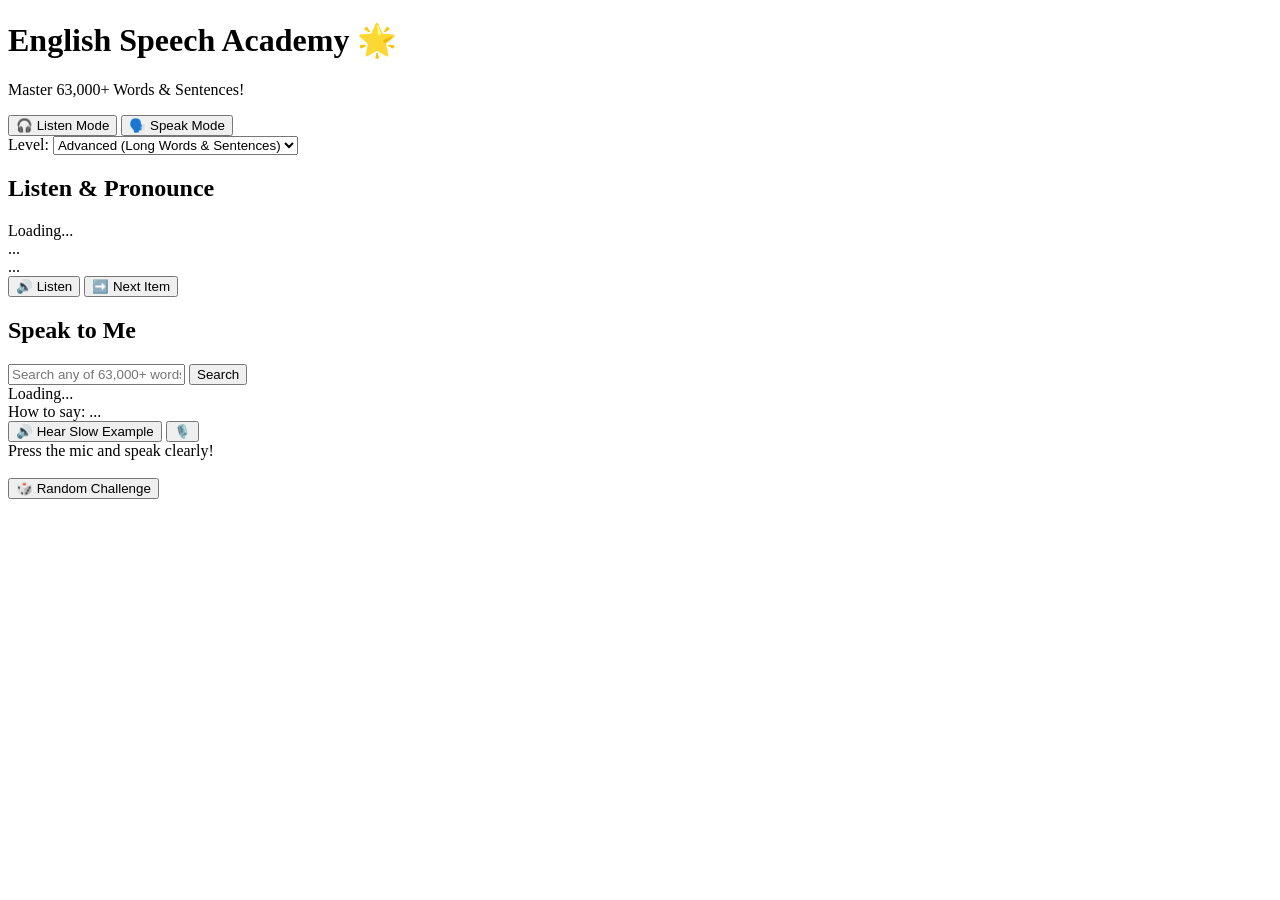
==== commit ad9d5358: "Replace maths tutor with English speech academy" ====
--- a/index.html
+++ b/index.html
@@ -3,729 +3,63 @@
 <head>
   <meta charset="UTF-8">
   <meta name="viewport" content="width=device-width, initial-scale=1.0">
-  <title>🌟 Bright Spark Maths Tutor 🌟</title>
-  <style>
-    :root {
-      --bg-color: #FFDE59;
-      --card-bg: #FFFFFF;
-      --primary: #FF5757;
-      --secondary: #5CE1E6;
-      --accent: #CB6CE6;
-      --text: #2B2D42;
-      --correct: #7ED957;
-      --wrong: #FF5757;
-      --division: #3B82F6;
-    }
-
-    * {
-      box-sizing: border-box;
-      font-family: 'Comic Sans MS', 'Chalkboard SE', 'Fredoka', cursive, sans-serif;
-    }
-
-    body {
-      background-color: var(--bg-color);
-      color: var(--text);
-      margin: 0;
-      padding: 20px;
-      display: flex;
-      flex-direction: column;
-      align-items: center;
-      min-height: 100vh;
-    }
-
-    h1 {
-      font-size: 2.5rem;
-      color: #000;
-      text-shadow: 3px 3px 0px var(--accent);
-      margin-bottom: 20px;
-      text-align: center;
-    }
-
-    /* Main Layout */
-    .main-wrapper {
-      display: flex;
-      flex-direction: row;
-      justify-content: center;
-      align-items: flex-start;
-      gap: 20px;
-      width: 100%;
-      max-width: 1250px;
-    }
-
-    /* Side Panels */
-    .side-panel {
-      background-color: var(--card-bg);
-      border: 5px solid #000;
-      border-radius: 20px;
-      padding: 20px;
-      width: 260px;
-      flex-shrink: 0;
-      box-shadow: 6px 6px 0px #000;
-      display: flex;
-      flex-direction: column;
-      gap: 15px;
-    }
-
-    .side-panel h2 {
-      font-size: 1.5rem;
-      margin: 0;
-      text-align: center;
-      border-bottom: 3px dashed #ccc;
-      padding-bottom: 10px;
-    }
-
-    .stat-box {
-      background: #E8E8E8;
-      border: 3px solid #000;
-      border-radius: 12px;
-      padding: 10px;
-      text-align: center;
-    }
-    
-    .stat-box.stars-box { background: #FFF066; }
-    .stat-box.correct-box { background: #E2F0D9; }
-    .stat-box.wrong-box { background: #FFE6E6; }
-
-    .stat-label { font-weight: bold; font-size: 1.1rem; }
-    .stat-value { font-size: 2rem; font-weight: bold; margin-top: 5px; }
-
-    /* History */
-    #history-list {
-      list-style: none;
-      padding: 0;
-      margin: 0;
-      display: flex;
-      flex-direction: column;
-      gap: 8px;
-      max-height: 550px;
-      overflow-y: auto;
-    }
-
-    .history-item {
-      background: #E2F0D9;
-      border: 2px solid #000;
-      border-radius: 8px;
-      padding: 10px;
-      font-size: 1.1rem;
-      font-weight: bold;
-      text-align: center;
-    }
-
-    .history-item.wrong {
-      background: #FFE6E6;
-      color: var(--wrong);
-      border-color: var(--wrong);
-    }
-
-    /* Main Center Container */
-    .container {
-      background-color: var(--card-bg);
-      border: 6px solid #000;
-      border-radius: 25px;
-      padding: 25px;
-      max-width: 680px;
-      width: 100%;
-      box-shadow: 8px 8px 0px #000;
-      display: flex;
-      flex-direction: column;
-      align-items: center;
-    }
-
-    .nav-buttons {
-      display: flex;
-      gap: 8px;
-      flex-wrap: wrap;
-      justify-content: center;
-      margin-bottom: 10px;
-      width: 100%;
-    }
-
-    .btn {
-      background-color: var(--secondary);
-      border: 3px solid #000;
-      border-radius: 10px;
-      padding: 8px 12px;
-      font-size: 0.95rem;
-      font-weight: bold;
-      cursor: pointer;
-      box-shadow: 3px 3px 0px #000;
-      transition: transform 0.1s;
-    }
-
-    .btn:active {
-      transform: translate(2px, 2px);
-      box-shadow: 1px 1px 0px #000;
-    }
-
-    .btn-orange { background-color: #FF914D; }
-    .btn-purple { background-color: #B28DFF; }
-    .btn-green { background-color: var(--correct); }
-    .btn-blue { background-color: var(--division); color: white; }
-    .btn-check { width: 100%; margin-top: 15px; font-size: 1.3rem; padding: 12px; background-color: var(--correct); color: #000;}
-
-    /* Maths Grid */
-    .grid-container {
-      display: grid;
-      gap: 6px;
-      margin: 15px 0;
-      font-size: 1.8rem;
-      font-weight: bold;
-      text-align: center;
-      align-items: center;
-    }
-
-    .place-header {
-      font-size: 1rem;
-      color: #555;
-      background: #E8E8E8;
-      border-radius: 8px;
-      padding: 2px;
-      border: 2px solid #000;
-    }
-
-    .exchange-box {
-      width: 60px;
-      height: 38px;
-      font-size: 1.1rem;
-      text-align: center;
-      border: 2px dashed #000;
-      border-radius: 8px;
-      background-color: #FFF3B0;
-      margin: 0 auto;
-      font-weight: bold;
-    }
-    
-    .working-box {
-      background-color: #EBF4FF;
-      border: 2px dotted var(--division);
-    }
-
-    .cross-box {
-      width: 60px;
-      height: 30px;
-      font-size: 1rem;
-      text-align: center;
-      border: 2px dotted #FF5757;
-      border-radius: 6px;
-      background-color: #FFE6E6;
-      margin: 0 auto;
-      color: #D32F2F;
-      font-weight: bold;
-    }
-
-    .cell {
-      width: 60px;
-      height: 45px;
-      display: flex;
-      align-items: center;
-      justify-content: center;
-    }
-
-    .answer-input {
-      width: 60px;
-      height: 50px;
-      font-size: 1.8rem;
-      text-align: center;
-      border: 3px solid #000;
-      border-radius: 10px;
-      background-color: #E2F0D9;
-      font-weight: bold;
-      transition: all 0.2s;
-    }
-
-    .answer-input.wrong-input {
-      background-color: #FFE6E6;
-      border-color: var(--wrong);
-      color: var(--wrong);
-      box-shadow: inset 0 0 5px rgba(255, 87, 87, 0.5);
-    }
-
-    .line {
-      grid-column: 1 / -1;
-      height: 4px;
-      background-color: #000;
-      margin: 4px 0;
-    }
-    
-    .div-line {
-      height: 4px;
-      background-color: #000;
-      margin-top: auto;
-    }
-
-    /* Guidance Box */
-    .tutor-box {
-      background-color: #EBF4FF;
-      border: 3px solid #3182CE;
-      border-radius: 15px;
-      padding: 15px;
-      width: 100%;
-      text-align: center;
-      font-size: 1.15rem;
-      margin-top: 15px;
-    }
-
-    .tutor-avatar {
-      font-size: 2rem;
-      margin-bottom: 5px;
-    }
-
-    @media (max-width: 1050px) {
-      .main-wrapper { flex-direction: column; align-items: center; }
-      .side-panel { width: 100%; max-width: 680px; }
-      #history-list { flex-direction: row; overflow-x: auto; max-height: 100px; }
-      .history-item { flex-shrink: 0; padding: 10px 20px;}
-    }
-  </style>
+  <title>Advanced English Speech Academy</title>
+  <link rel="stylesheet" href="style.css">
 </head>
 <body>
 
-  <h1>⭐ Bright Spark Maths! ⭐</h1>
+  <header>
+    <h1>English Speech Academy 🌟</h1>
+    <p>Master 63,000+ Words & Sentences!</p>
+  </header>
 
-  <div class="main-wrapper">
-    
-    <!-- LEFT PANEL: Statistics -->
-    <div class="side-panel stats-panel">
-      <h2>📊 Statistics</h2>
-      <div class="stat-box stars-box">
-        <div class="stat-label">Stars Earned 🌟</div>
-        <div class="stat-value" id="stat-stars">0</div>
-      </div>
-      <div class="stat-box correct-box">
-        <div class="stat-label">Correct ✅</div>
-        <div class="stat-value" id="stat-correct">0</div>
-      </div>
-      <div class="stat-box wrong-box">
-        <div class="stat-label">Wrong ❌</div>
-        <div class="stat-value" id="stat-wrong" style="color: var(--wrong);">0</div>
-      </div>
+  <div class="controls-bar">
+    <div class="nav-tabs">
+      <button class="tab-btn active" onclick="switchTab('listen', event)">🎧 Listen Mode</button>
+      <button class="tab-btn" onclick="switchTab('speak', event)">🗣️ Speak Mode</button>
     </div>
 
-    <!-- CENTER PANEL: Main Game -->
-    <div class="container">
-      
-      <!-- Mode Buttons -->
-      <div class="nav-buttons">
-        <button class="btn btn-orange" onclick="setMode('add2')">+ 2-Digit</button>
-        <button class="btn btn-orange" onclick="setMode('add3')">+ 3-Digit</button>
-        <button class="btn btn-orange" onclick="setMode('add4')">+ 4-Digit</button>
-      </div>
-      <div class="nav-buttons">
-        <button class="btn btn-purple" onclick="setMode('sub2')">- 2-Digit</button>
-        <button class="btn btn-purple" onclick="setMode('sub3')">- 3-Digit</button>
-        <button class="btn btn-purple" onclick="setMode('sub4')">- 4-Digit</button>
-      </div>
-      <div class="nav-buttons">
-        <button class="btn btn-green" onclick="setMode('mult2')">× 2-Digit</button>
-        <button class="btn btn-green" onclick="setMode('mult3')">× 3-Digit</button>
-        <button class="btn btn-green" onclick="setMode('mult4')">× 4-Digit</button>
-      </div>
-      <div class="nav-buttons">
-        <button class="btn btn-blue" onclick="setMode('div2')">÷ 2-Digit</button>
-        <button class="btn btn-blue" onclick="setMode('div3')">÷ 3-Digit</button>
-        <button class="btn btn-blue" onclick="setMode('div4')">÷ 4-Digit</button>
-      </div>
+    <div class="level-selector">
+      <label for="difficulty">Level: </label>
+      <select id="difficulty" onchange="handleLevelChange()">
+        <option value="basic">Basic (Words & Sentences)</option>
+        <option value="advanced" selected>Advanced (Long Words & Sentences)</option>
+        <option value="expert">Expert (Complex Academic Phrasing)</option>
+      </select>
+    </div>
+  </div>
 
-      <!-- Column Math Interface -->
-      <div id="column-ui">
-        <div id="column-grid" class="grid-container"></div>
-        <button class="btn btn-check" onclick="checkAnswer()">Check Answer! ✅</button>
-      </div>
+  <!-- LISTEN TO ME MODE -->
+  <div id="listen-mode" class="card active">
+    <h2>Listen & Pronounce</h2>
+    <div class="word-display" id="listen-text">Loading...</div>
+    <div class="phonetic-display" id="listen-phonetic">...</div>
+    <div class="definition" id="listen-def">...</div>
+    
+    <button class="btn" onclick="speakCurrentText('listen')">🔊 Listen</button>
+    <button class="btn btn-next" onclick="loadNextItem('listen')">➡️ Next Item</button>
+  </div>
 
-      <!-- Helpful Assistant Box -->
-      <div class="tutor-box">
-        <div class="tutor-avatar">🤖</div>
-        <div id="tutor-msg">Select a mode above to start practicing!</div>
-      </div>
+  <!-- SPEAK TO ME MODE -->
+  <div id="speak-mode" class="card">
+    <h2>Speak to Me</h2>
+    
+    <div class="search-box">
+      <input type="text" id="custom-input" placeholder="Search any of 63,000+ words or sentences...">
+      <button class="btn btn-small" onclick="loadCustomInput()">Search</button>
     </div>
 
-    <!-- RIGHT PANEL: History -->
-    <div class="side-panel history-panel">
-      <h2>📜 History</h2>
-      <ul id="history-list"></ul>
-    </div>
+    <div class="word-display" id="speak-text">Loading...</div>
+    <div class="phonetic-display" id="speak-phonetic">How to say: ...</div>
+    <button class="btn btn-small" onclick="speakCurrentText('speak')">🔊 Hear Slow Example</button>
 
+    <button class="btn mic-btn" id="mic-btn" onclick="startListening()">🎙️</button>
+    <div class="feedback" id="feedback">Press the mic and speak clearly!</div>
+    
+    <br>
+    <button class="btn btn-next" onclick="loadNextItem('speak')">🎲 Random Challenge</button>
   </div>
 
-  <script>
-    let currentMode = '';
-    let digitsCount = 2;
-    let isSubtraction = false;
-    let isDivision = false;
-    let numA = 0, numB = 0;
-    
-    // Tracking Variables
-    let stats = { stars: 0, correct: 0, wrong: 0 };
-    let consecutiveWrongs = 0; 
-    let currentProblemStr = "";
-
-    // Array of place values from right to left
-    const PLACE_NAMES = ['Ones', 'Tens', 'Hundreds', 'Thousands', 'Ten-Thousands'];
-
-    // Web Audio FX
-    const audioCtx = new (window.AudioContext || window.webkitAudioContext)();
-    function playSound(type) {
-      try {
-        const osc = audioCtx.createOscillator();
-        const gain = audioCtx.createGain();
-        osc.connect(gain);
-        gain.connect(audioCtx.destination);
-        if (type === 'correct') {
-          osc.frequency.setValueAtTime(300, audioCtx.currentTime);
-          osc.frequency.exponentialRampToValueAtTime(800, audioCtx.currentTime + 0.3);
-          gain.gain.setValueAtTime(0.3, audioCtx.currentTime);
-          gain.gain.exponentialRampToValueAtTime(0.01, audioCtx.currentTime + 0.3);
-          osc.start(); osc.stop(audioCtx.currentTime + 0.3);
-        } else if (type === 'exchange') {
-          osc.type = 'triangle';
-          osc.frequency.setValueAtTime(500, audioCtx.currentTime);
-          osc.frequency.setValueAtTime(700, audioCtx.currentTime + 0.1);
-          gain.gain.setValueAtTime(0.2, audioCtx.currentTime);
-          gain.gain.exponentialRampToValueAtTime(0.01, audioCtx.currentTime + 0.2);
-          osc.start(); osc.stop(audioCtx.currentTime + 0.2);
-        } else {
-          osc.type = 'sawtooth';
-          osc.frequency.setValueAtTime(180, audioCtx.currentTime);
-          gain.gain.setValueAtTime(0.2, audioCtx.currentTime);
-          gain.gain.exponentialRampToValueAtTime(0.01, audioCtx.currentTime + 0.2);
-          osc.start(); osc.stop(audioCtx.currentTime + 0.2);
-        }
-      } catch(e) {}
-    }
-
-    function updateStatsUI() {
-      document.getElementById('stat-stars').innerText = stats.stars;
-      document.getElementById('stat-correct').innerText = stats.correct;
-      document.getElementById('stat-wrong').innerText = stats.wrong;
-    }
-
-    function addToHistory(logText, isWrong = false) {
-      const list = document.getElementById('history-list');
-      const li = document.createElement('li');
-      li.className = 'history-item';
-      if (isWrong) li.classList.add('wrong');
-      li.innerText = logText;
-      list.prepend(li);
-    }
-
-    function setMode(mode) {
-      currentMode = mode;
-      digitsCount = parseInt(mode.replace(/\D/g, ''), 10) || 2; 
-      isSubtraction = mode.startsWith('sub');
-      isDivision = mode.startsWith('div');
-      
-      if (isDivision) {
-        generateDivisionProblem();
-      } else {
-        generateColumnProblem();
-      }
-    }
-
-    function generateDivisionProblem() {
-      consecutiveWrongs = 0;
-      
-      const minA = Math.pow(10, digitsCount - 1);
-      const maxA = Math.pow(10, digitsCount) - 1;
-      
-      // Divisor (1 digit: 2 to 9)
-      numB = Math.floor(Math.random() * 8) + 2; 
-      
-      // Dividend (Make perfectly divisible)
-      let tempA = Math.floor(Math.random() * (maxA - minA + 1)) + minA;
-      tempA = tempA - (tempA % numB);
-      if (tempA < minA) tempA += numB;
-      numA = tempA;
-
-      currentProblemStr = `${numA} ÷ ${numB}`;
-
-      const grid = document.getElementById('column-grid');
-      grid.innerHTML = '';
-      
-      // Layout: [Space] [Divisor] [ ) ] [ Digits... ]
-      const cols = digitsCount + 2; 
-      grid.style.gridTemplateColumns = `40px 20px repeat(${digitsCount}, 60px)`;
-
-      // Row 1: Quotient Answer Boxes (Top)
-      grid.appendChild(createCell(''));
-      grid.appendChild(createCell(''));
-      for (let i = 0; i < digitsCount; i++) {
-        const input = document.createElement('input');
-        input.type = 'text';
-        input.maxLength = 1;
-        input.className = 'answer-input';
-        // Assign ID left to right
-        input.id = `ans-div-${i}`;
-        input.addEventListener('input', function() { this.classList.remove('wrong-input'); });
-        grid.appendChild(input);
-      }
-
-      // Row 2: Divider Line
-      grid.appendChild(createCell(''));
-      grid.appendChild(createCell(''));
-      const line = document.createElement('div');
-      line.className = 'div-line';
-      line.style.gridColumn = `3 / -1`;
-      grid.appendChild(line);
-
-      // Row 3: Divisor & Dividend
-      grid.appendChild(createCell(numB));
-      grid.appendChild(createCell(')'));
-      const strA = numA.toString();
-      for (let char of strA) {
-        grid.appendChild(createCell(char));
-      }
-
-      // Row 4 & 5: Working Out boxes (Optional for remainders)
-      for(let row = 0; row < 2; row++) {
-        grid.appendChild(createCell(''));
-        grid.appendChild(createCell(''));
-        for (let i = 0; i < digitsCount; i++) {
-          const workInput = document.createElement('input');
-          workInput.type = 'text';
-          workInput.maxLength = 2;
-          workInput.className = 'exchange-box working-box';
-          workInput.placeholder = "rem";
-          grid.appendChild(workInput);
-        }
-      }
-
-      document.getElementById('tutor-msg').innerHTML = 
-        `Divide from left to right! Type your answers in the green boxes on top. Use the blue dotted boxes to write your remainders! ➗`;
-    }
-
-    function generateColumnProblem() {
-      consecutiveWrongs = 0; 
-      
-      const minA = Math.pow(10, digitsCount - 1);
-      const maxA = Math.pow(10, digitsCount) - 1;
-      
-      let valA = Math.floor(Math.random() * (maxA - minA + 1)) + minA;
-      let valB;
-
-      if (currentMode.startsWith('mult')) {
-        valB = Math.floor(Math.random() * 8) + 2; 
-      } else {
-        const minB = Math.pow(10, digitsCount - 1);
-        const maxB = Math.pow(10, digitsCount) - 1;
-        valB = Math.floor(Math.random() * (maxB - minB + 1)) + minB;
-      }
-
-      if (isSubtraction) {
-        numA = Math.max(valA, valB);
-        numB = Math.min(valA, valB);
-      } else {
-        numA = valA;
-        numB = valB;
-      }
-
-      const operatorSymbol = isSubtraction ? '-' : (currentMode.startsWith('mult') ? '×' : '+');
-      currentProblemStr = `${numA} ${operatorSymbol} ${numB}`;
-
-      const grid = document.getElementById('column-grid');
-      grid.innerHTML = '';
-      
-      const cols = digitsCount + 1; 
-      grid.style.gridTemplateColumns = `repeat(${cols}, 65px)`;
-
-      // Row 1: Headers
-      const allHeaders = ['TTh', 'Th', 'H', 'T', 'O'];
-      const headers = allHeaders.slice(allHeaders.length - cols);
-      headers.forEach(h => grid.appendChild(createCell(h, 'place-header')));
-
-      // Row 2: Exchange / Carry Row
-      grid.appendChild(createCell('')); 
-      for (let i = 0; i < cols - 1; i++) {
-        const carryInput = document.createElement('input');
-        carryInput.type = 'text';
-        carryInput.maxLength = 2;
-        carryInput.className = 'exchange-box';
-        carryInput.placeholder = isSubtraction ? "new" : "1";
-        carryInput.oninput = () => playSound('exchange');
-        grid.appendChild(carryInput);
-      }
-
-      // Row 3: Subtraction Crosses
-      if (isSubtraction) {
-        grid.appendChild(createCell(''));
-        for (let i = 0; i < cols - 1; i++) {
-          const crossInput = document.createElement('input');
-          crossInput.type = 'text';
-          crossInput.maxLength = 1;
-          crossInput.className = 'cross-box';
-          crossInput.placeholder = "/";
-          grid.appendChild(crossInput);
-        }
-      }
-
-      // Row 4: Top Number 
-      const strA = numA.toString().padStart(cols - 1, ' ');
-      grid.appendChild(createCell('')); 
-      for (let char of strA) grid.appendChild(createCell(char));
-
-      // Row 5: Math Symbol & Bottom Number
-      const strB = numB.toString().padStart(cols - 1, ' ');
-      grid.appendChild(createCell(operatorSymbol));
-      for (let char of strB) grid.appendChild(createCell(char));
-
-      // Divider Line
-      const line = document.createElement('div');
-      line.className = 'line';
-      grid.appendChild(line);
-
-      // Row 6: Answer Row
-      for (let i = 0; i < cols; i++) {
-        const ansInput = document.createElement('input');
-        ansInput.type = 'text';
-        ansInput.maxLength = 1;
-        ansInput.className = 'answer-input';
-        ansInput.id = `ans-${cols - 1 - i}`; // IDs 0,1,2 right to left
-        ansInput.addEventListener('input', function() { this.classList.remove('wrong-input'); });
-        grid.appendChild(ansInput);
-      }
-
-      if (isSubtraction) {
-        document.getElementById('tutor-msg').innerHTML = `Need to borrow? Type a <b>/</b> in the red box to cross out, then write the new value in the top box! ✂️`;
-      } else if (currentMode.startsWith('mult')) {
-        document.getElementById('tutor-msg').innerHTML = `Multiply from right to left! Carry any tens to the top yellow boxes! 🚀`;
-      } else {
-        document.getElementById('tutor-msg').innerHTML = `Start adding from right to left (Ones)! Write any carried numbers in the top yellow boxes! 📦`;
-      }
-    }
-
-    function createCell(text, className = 'cell') {
-      const div = document.createElement('div');
-      div.className = className;
-      div.innerText = text;
-      return div;
-    }
-
-    function checkAnswer() {
-      let expected;
-      if (isDivision) { expected = numA / numB; } 
-      else if (isSubtraction) { expected = numA - numB; } 
-      else if (currentMode.startsWith('mult')) { expected = numA * numB; } 
-      else { expected = numA + numB; }
-
-      let userAnsStr = '';
-      let hasInput = false;
-      const cols = isDivision ? digitsCount : digitsCount + 1;
-      
-      // Assemble User Answer
-      if (isDivision) {
-        for (let i = 0; i < digitsCount; i++) {
-          const val = document.getElementById(`ans-div-${i}`).value.trim();
-          if (val !== '') hasInput = true;
-          userAnsStr += val;
-        }
-      } else {
-        for (let i = cols - 1; i >= 0; i--) {
-          const val = document.getElementById(`ans-${i}`).value.trim();
-          if (val !== '') hasInput = true;
-          userAnsStr += val;
-        }
-      }
-
-      if (!hasInput) {
-        document.getElementById('tutor-msg').innerHTML = "Don't forget to type in your answer before checking! 🤔";
-        return;
-      }
-
-      const userAnsNum = parseInt(userAnsStr, 10);
-
-      // Check if mathematically correct (this allows for correctly placed leading zeros)
-      if (userAnsNum === expected) {
-        playSound('correct');
-        stats.stars += 10;
-        stats.correct++;
-        updateStatsUI();
-        addToHistory(`${currentProblemStr} = ${expected} ✅`, false);
-        
-        document.getElementById('tutor-msg').innerText = "Super star work! Fantastic calculation! 🌟";
-        setTimeout(() => {
-          isDivision ? generateDivisionProblem() : generateColumnProblem();
-        }, 1800);
-        return;
-      }
-
-      // -- WRONG ANSWER LOGIC --
-      playSound('wrong');
-      stats.stars -= 1;
-      stats.wrong++;
-      consecutiveWrongs++;
-      updateStatsUI();
-
-      // Find exactly which columns are wrong
-      let wrongPlaces = [];
-      let formattedUserAns = "";
-      
-      let expStr = expected.toString();
-      
-      if (isDivision) {
-         let paddedExp = expStr.padStart(digitsCount, ' '); // Match grid width
-         for (let i = 0; i < digitsCount; i++) {
-            let uInput = document.getElementById(`ans-div-${i}`);
-            let uVal = uInput.value.trim();
-            formattedUserAns += uVal === '' ? '_' : uVal;
-
-            let expChar = paddedExp[i];
-            let isZeroSpaceEquivalent = (expChar === ' ' && uVal === '0') || (expChar === '0' && uVal === '');
-            
-            if (uVal !== expChar && !isZeroSpaceEquivalent) {
-                uInput.classList.add('wrong-input');
-                // Calculate Place Value index (from right to left)
-                let placeIndex = digitsCount - 1 - i;
-                wrongPlaces.push(PLACE_NAMES[placeIndex]);
-            } else {
-                uInput.classList.remove('wrong-input');
-            }
-         }
-      } else {
-         let paddedExp = expStr.padStart(cols, ' ');
-         for (let i = cols - 1; i >= 0; i--) {
-            let uInput = document.getElementById(`ans-${i}`);
-            let uVal = uInput.value.trim();
-            formattedUserAns += uVal === '' ? '_' : uVal;
-
-            // Grid array index i is from right to left (0 is Ones, 1 is Tens)
-            // But paddedExp is a normal string (left to right). 
-            // The character index in paddedExp is (cols - 1 - i)
-            let expCharIndex = cols - 1 - i;
-            let expChar = paddedExp[expCharIndex];
-            
-            let isZeroSpaceEquivalent = (expChar === ' ' && uVal === '0');
-
-            if (uVal !== expChar && !isZeroSpaceEquivalent) {
-                uInput.classList.add('wrong-input');
-                wrongPlaces.push(PLACE_NAMES[i]);
-            } else {
-                uInput.classList.remove('wrong-input');
-            }
-         }
-      }
-
-      formattedUserAns = formattedUserAns.replace(/^_+/, ''); 
-      if (formattedUserAns === '') formattedUserAns = '0';
-      addToHistory(`${currentProblemStr} = ${formattedUserAns} ❌`, true);
-
-      // Generate the dynamic Hint
-      wrongPlaces = [...new Set(wrongPlaces)].reverse(); // Deduplicate and order left-to-right
-
-      let hintText = `💡 <b>Hint:</b> Check the red boxes! You have mistakes in the <b>${wrongPlaces.join(' and ')}</b> column(s).<br>`;
-      
-      if (consecutiveWrongs >= 3) {
-          if (currentMode.startsWith('add')) hintText += "Make sure you add any 1s you carried over to the top!";
-          if (isSubtraction) hintText += "If the top number is smaller, you MUST cross out the neighbor and borrow 10!";
-          if (currentMode.startsWith('mult')) hintText += "Multiply the bottom number by the top digit, and add your carried tens!";
-          if (isDivision) hintText += "Check your remainders as you divide left to right!";
-      } else {
-          hintText += "Try fixing those specific boxes! You can do it! 💪";
-      }
-
-      document.getElementById('tutor-msg').innerHTML = hintText;
-    }
-
-    // Initialize
-    setMode('add2');
-  </script>
+  <script src="script.js"></script>
 </body>
 </html>
